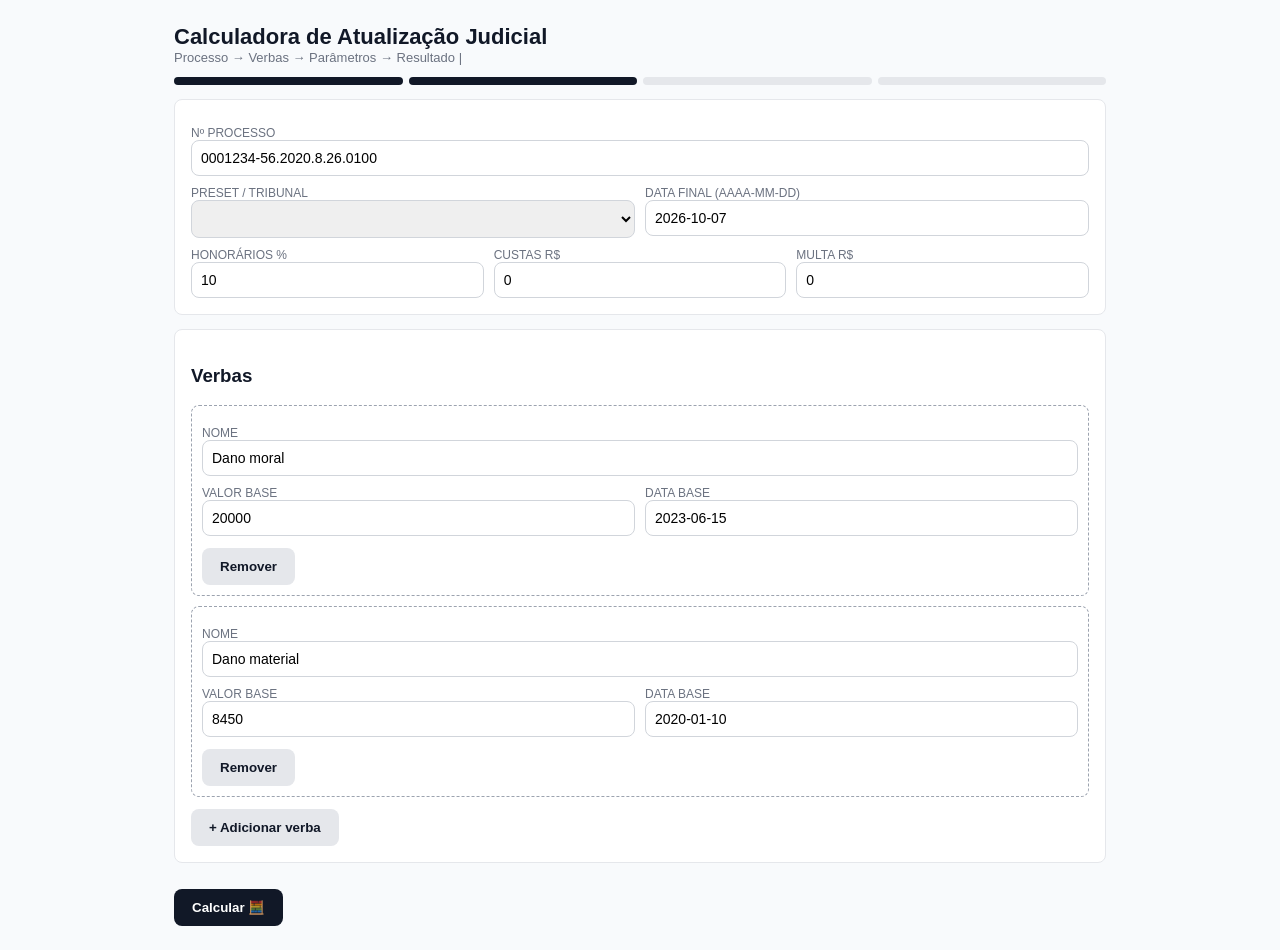
==== frontend/static/index.html @ 6aafaf2c "1st commit" ====
<!DOCTYPE html>
<html lang="pt-BR">
<head>
<meta charset="UTF-8">
<meta name="viewport" content="width=device-width, initial-scale=1.0">
<title>Calculadora Judicial</title>
<style>
:root{--bg:#F8FAFC;--ink:#111827;--muted:#6B7280;--accent:#1E40AF;--ok:#047857;--danger:#B91C1C;--card:#fff}
*{box-sizing:border-box;font-family:Inter,Arial,sans-serif}
body{background:var(--bg);color:var(--ink);margin:0;padding:24px;max-width:980px;margin:auto}
h1{font-size:22px;margin:0} .muted{color:var(--muted);font-size:13px}
.card{background:var(--card);border:1px solid #e5e7eb;border-radius:8px;padding:16px;margin:14px 0}
label{font-size:12px;color:var(--muted);text-transform:uppercase;display:block;margin-top:10px}
input,select{width:100%;padding:9px;border:1px solid #d1d5db;border-radius:8px;font-size:14px}
.row{display:flex;gap:10px}.row>div{flex:1}
.stepper{display:flex;gap:6px;margin:12px 0}.stepper div{flex:1;height:8px;border-radius:4px;background:#e5e7eb}.stepper div.on{background:var(--ink)}
button{background:var(--ink);color:#fff;border:0;border-radius:8px;padding:11px 18px;font-weight:bold;cursor:pointer;margin-top:12px}
button.sec{background:#e5e7eb;color:var(--ink)}
table{width:100%;border-collapse:collapse;font-size:14px}th,td{border:1px solid #e5e7eb;padding:8px;text-align:left}th{background:#f3f4f6}
.total{background:var(--ink);color:#fff;border-radius:8px;padding:12px;margin-top:12px;display:flex;justify-content:space-between;font-weight:bold}
#erro{color:var(--danger);font-weight:bold}
.verba{border:1px dashed #9ca3af;border-radius:8px;padding:10px;margin-top:10px}
</style>
</head>
<body>
<h1>Calculadora de Atualização Judicial</h1>
<div class="muted">Processo → Verbas → Parâmetros → Resultado | <span id="dbinfo"></span></div>
<div class="stepper"><div class="on"></div><div class="on"></div><div id="s3"></div><div id="s4"></div></div>

<div class="card">
<label>Nº processo</label><input id="proc" value="0001234-56.2020.8.26.0100">
<div class="row">
<div><label>Preset / Tribunal</label><select id="preset"></select></div>
<div><label>Data final (AAAA-MM-DD)</label><input id="dfim" value="2026-10-07"></div>
</div>
<div class="row">
<div><label>Honorários %</label><input id="hon" value="10" type="number"></div>
<div><label>Custas R$</label><input id="custas" value="0" type="number"></div>
<div><label>Multa R$</label><input id="multa" value="0" type="number"></div>
</div>
</div>

<div class="card">
<h3>Verbas</h3>
<div id="verbas"></div>
<button class="sec" onclick="addVerba()">+ Adicionar verba</button>
</div>

<button onclick="calcular()">Calcular 🧮</button>
<div id="erro"></div>
<div class="card" id="res" style="display:none">
<h3>Resultado</h3>
<table><thead><tr><th>Verba</th><th>Corrigido</th><th>Juros</th><th>Total</th></tr></thead><tbody id="tbody"></tbody></table>
<div class="total"><span id="tlabel">TOTAL</span><span id="ttotal"></span></div>
<div class="row" style="margin-top:12px">
<div><button class="sec" style="width:100%" onclick="memoriaPDF()">📄 Memória PDF</button></div>
<div><button class="sec" style="width:100%" onclick="exportCSV()">📊 Excel mês-a-mês (CSV)</button></div>
<div><button style="width:100%" onclick="novaSimulacao()">Nova simulação</button></div>
</div>
<div class="muted" style="margin-top:8px">Memória: V_corr = V0 × (índice1/índice0) | Juros simples pro-rata die | Honorários sobre condenação</div>
</div>

<script>
let lastResult = null;
async function presets(){
  const r = await fetch('/api/presets').then(r=>r.json());
  const s = document.getElementById('preset');
  s.innerHTML = Object.entries(r).map(([k,v])=>`<option value="${k}">${k} — ${v.descricao}</option>`).join('');
}
function addVerba(nome='Dano moral', valor=20000, base='2023-06-15'){
  const d = document.createElement('div'); d.className='verba';
  d.innerHTML = `<label>Nome</label><input class="vn" value="${nome}">
  <div class="row"><div><label>Valor base</label><input class="vv" type="number" value="${valor}"></div>
  <div><label>Data base</label><input class="vb" value="${base}"></div></div>
  <button class="sec" onclick="this.parentElement.remove()">Remover</button>`;
  document.getElementById('verbas').appendChild(d);
}
async function calcular(){
  document.getElementById('erro').textContent='';
  const verbas=[...document.querySelectorAll('.verba')].map(e=>({
    nome:e.querySelector('.vn').value, valor_base:parseFloat(e.querySelector('.vv').value),
    data_base:e.querySelector('.vb').value, juros_ini:e.querySelector('.vb').value}));
  if(!verbas.length){document.getElementById('erro').textContent='Adicione 1 verba.';return;}
  const body={processo:document.getElementById('proc').value, preset:document.getElementById('preset').value,
    data_fim:document.getElementById('dfim').value, honorarios_perc:parseFloat(document.getElementById('hon').value||0),
    custas:parseFloat(document.getElementById('custas').value||0),
    multa:parseFloat(document.getElementById('multa').value||0), verbas};
  const r = await fetch('/api/calcular',{method:'POST',headers:{'Content-Type':'application/json'},body:JSON.stringify(body)}).then(r=>r.json());
  if(r.erro){document.getElementById('erro').textContent='ERRO: '+r.erro;return;}
  lastResult = {req: body, res: r};
  document.getElementById('res').style.display='block';
  document.getElementById('s3').className='on'; document.getElementById('s4').className='on';
  document.getElementById('tbody').innerHTML=r.verbas.map(v=>`<tr><td>${v.nome}</td><td>R$ ${v.corrigido.toFixed(2)}</td><td>R$ ${v.juros.toFixed(2)}</td><td><b>R$ ${v.total.toFixed(2)}</b></td></tr>`).join('')
    + `<tr><td colspan="3">Honorários</td><td>R$ ${r.honorarios.toFixed(2)}</td></tr>`
    + `<tr><td colspan="3">Custas</td><td>R$ ${(r.custas||0).toFixed(2)}</td></tr>`
    + `<tr><td colspan="3">Multa</td><td>R$ ${(r.multa||0).toFixed(2)}</td></tr>`;
  document.getElementById('ttotal').textContent=`R$ ${r.total.toFixed(2)} (id ${r.id})`;
}
function memoriaPDF(){
  if(!lastResult){return;}
  const {req, res} = lastResult;
  const w = window.open('', '_blank');
  const rows = res.verbas.map(v=>`<tr><td>${v.nome}</td><td>R$ ${v.corrigido.toFixed(2)}</td><td>R$ ${v.juros.toFixed(2)}</td><td><b>R$ ${v.total.toFixed(2)}</b></td></tr>`).join('')
    + `<tr><td colspan="3">Subtotal condenação</td><td><b>R$ ${res.base.toFixed(2)}</b></td></tr>`
    + `<tr><td colspan="3">Honorários</td><td>R$ ${res.honorarios.toFixed(2)}</td></tr>`
    + `<tr><td colspan="3">Custas</td><td>R$ ${(res.custas||0).toFixed(2)}</td></tr>`
    + `<tr><td colspan="3">Multa</td><td>R$ ${(res.multa||0).toFixed(2)}</td></tr>`;
  w.document.write(`<html><head><meta charset="utf-8"><title>Memória - ${req.processo}</title><style>body{font-family:Arial}table{border-collapse:collapse;width:100%}td,th{border:1px solid #999;padding:6px}</style></head><body><div style="text-align:center"><img id="tjmaLogo" style="max-height:90px"><div style="font-size:12px;color:#555">Tribunal de Justiça do Estado do Maranhão</div></div><h2>Memória de Cálculo - ${req.processo}</h2><p>Preset ${req.preset} | Data fim ${req.data_fim} | V_corr = V0 × (índice1/índice0) | Juros simples pro-rata die</p><table><tr><th>Verba</th><th>Corrigido</th><th>Juros</th><th>Total</th></tr>${rows}</table><h3>Total geral R$ ${res.total.toFixed(2)} (base R$ ${res.base.toFixed(2)} + honorários R$ ${res.honorarios.toFixed(2)} + custas R$ ${(res.custas||0).toFixed(2)} + multa R$ ${(res.multa||0).toFixed(2)}) — cálculo id ${res.id}</h3><script>window.print()<\/script></body></html>`);
  w.document.getElementById("tjmaLogo").src=TJMA_LOGO;
  w.document.close();
}
function exportCSV(){
  if(!lastResult){return;}
  const {res} = lastResult;
  const lines = ['verba;corrigido;juros;total', ...res.verbas.map(v=>`${v.nome};${v.corrigido.toFixed(2)};${v.juros.toFixed(2)};${v.total.toFixed(2)}`), `SUBTOTAL;${res.base.toFixed(2)};;;${res.base.toFixed(2)}`, `HONORARIOS;;;;${res.honorarios.toFixed(2)}`, `CUSTAS;;;;${(res.custas||0).toFixed(2)}`, `MULTA;;;;${(res.multa||0).toFixed(2)}`, `TOTAL GERAL;;;;${res.total.toFixed(2)}`];
  const blob = new Blob(["\uFEFF"+lines.join('\n'),], {type: 'text/csv;charset=utf-8'});
  const a = document.createElement('a');
  a.href = URL.createObjectURL(blob);
  a.download = `memoria_${res.id}.csv`;
  a.click();
  URL.revokeObjectURL(a.href);
}
function novaSimulacao(){
  lastResult = null;
  document.getElementById('res').style.display='block' === 'none' ? 'block' : 'none';
  document.getElementById('res').style.display='none';
  document.getElementById('tbody').innerHTML='';
  document.getElementById('erro').textContent='';
  document.getElementById('s3').className=''; document.getElementById('s4').className='';
  window.scrollTo(0,0);
}
presets(); addVerba('Dano moral',20000,'2023-06-15'); addVerba('Dano material',8450,'2020-01-10');
</script>
<script>const TJMA_LOGO="[data-uri]";</script></body>
</html>
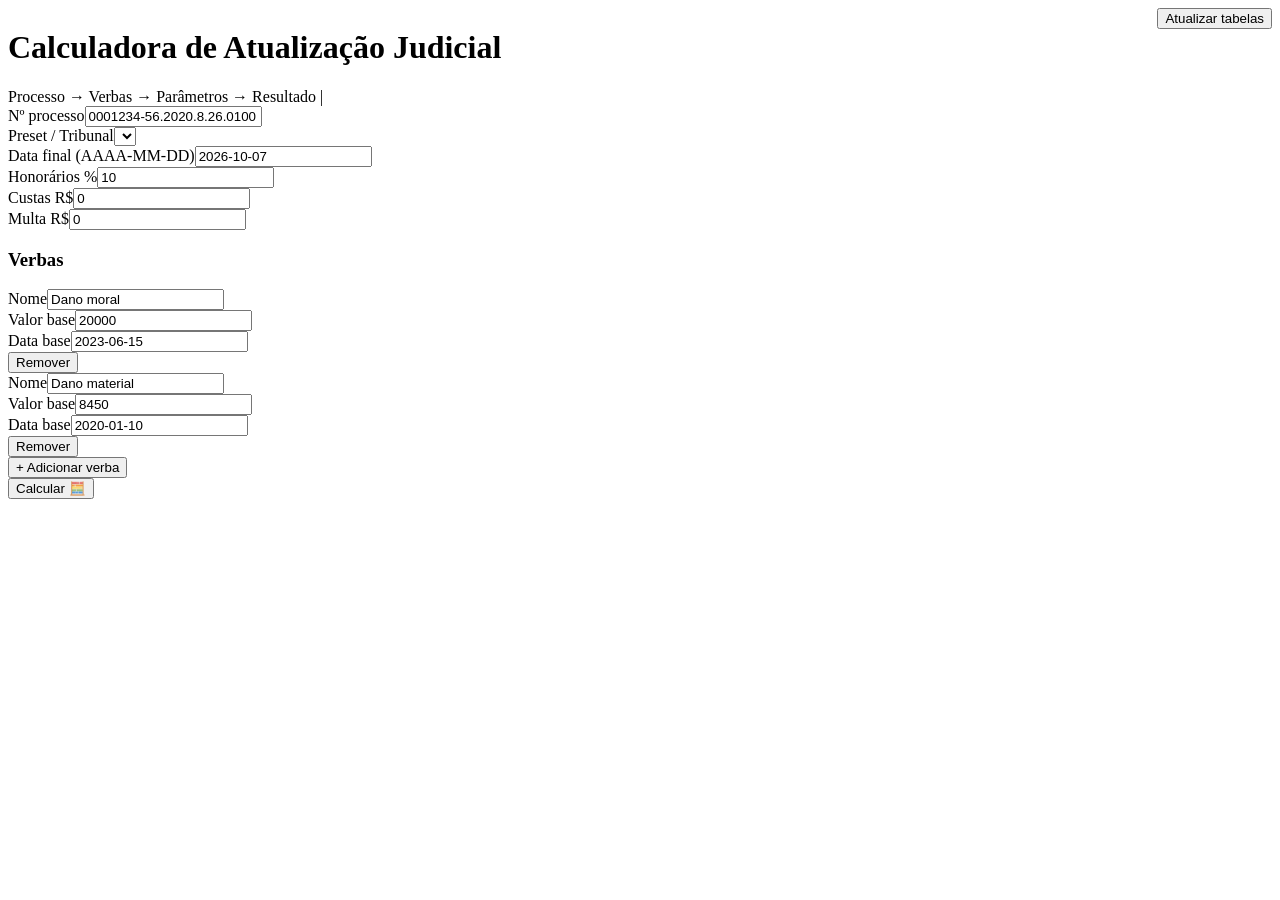
==== commit 84670ce2: "update tabelas" ====
--- a/frontend/static/index.html
+++ b/frontend/static/index.html
@@ -4,27 +4,16 @@
 <meta charset="UTF-8">
 <meta name="viewport" content="width=device-width, initial-scale=1.0">
 <title>Calculadora Judicial</title>
-<style>
-:root{--bg:#F8FAFC;--ink:#111827;--muted:#6B7280;--accent:#1E40AF;--ok:#047857;--danger:#B91C1C;--card:#fff}
-*{box-sizing:border-box;font-family:Inter,Arial,sans-serif}
-body{background:var(--bg);color:var(--ink);margin:0;padding:24px;max-width:980px;margin:auto}
-h1{font-size:22px;margin:0} .muted{color:var(--muted);font-size:13px}
-.card{background:var(--card);border:1px solid #e5e7eb;border-radius:8px;padding:16px;margin:14px 0}
-label{font-size:12px;color:var(--muted);text-transform:uppercase;display:block;margin-top:10px}
-input,select{width:100%;padding:9px;border:1px solid #d1d5db;border-radius:8px;font-size:14px}
-.row{display:flex;gap:10px}.row>div{flex:1}
-.stepper{display:flex;gap:6px;margin:12px 0}.stepper div{flex:1;height:8px;border-radius:4px;background:#e5e7eb}.stepper div.on{background:var(--ink)}
-button{background:var(--ink);color:#fff;border:0;border-radius:8px;padding:11px 18px;font-weight:bold;cursor:pointer;margin-top:12px}
-button.sec{background:#e5e7eb;color:var(--ink)}
-table{width:100%;border-collapse:collapse;font-size:14px}th,td{border:1px solid #e5e7eb;padding:8px;text-align:left}th{background:#f3f4f6}
-.total{background:var(--ink);color:#fff;border-radius:8px;padding:12px;margin-top:12px;display:flex;justify-content:space-between;font-weight:bold}
-#erro{color:var(--danger);font-weight:bold}
-.verba{border:1px dashed #9ca3af;border-radius:8px;padding:10px;margin-top:10px}
-</style>
+<link rel="stylesheet" href="/static/app.css">
 </head>
 <body>
-<h1>Calculadora de Atualização Judicial</h1>
-<div class="muted">Processo → Verbas → Parâmetros → Resultado | <span id="dbinfo"></span></div>
+<div style="display:flex;justify-content:space-between;align-items:flex-start;gap:16px">
+  <div>
+    <h1>Calculadora de Atualização Judicial</h1>
+    <div class="muted">Processo → Verbas → Parâmetros → Resultado | <span id="dbinfo"></span></div>
+  </div>
+  <a href="/tabelas" style="margin-top:0"><button class="sec" style="margin-top:0">Atualizar tabelas</button></a>
+</div>
 <div class="stepper"><div class="on"></div><div class="on"></div><div id="s3"></div><div id="s4"></div></div>
 
 <div class="card">
